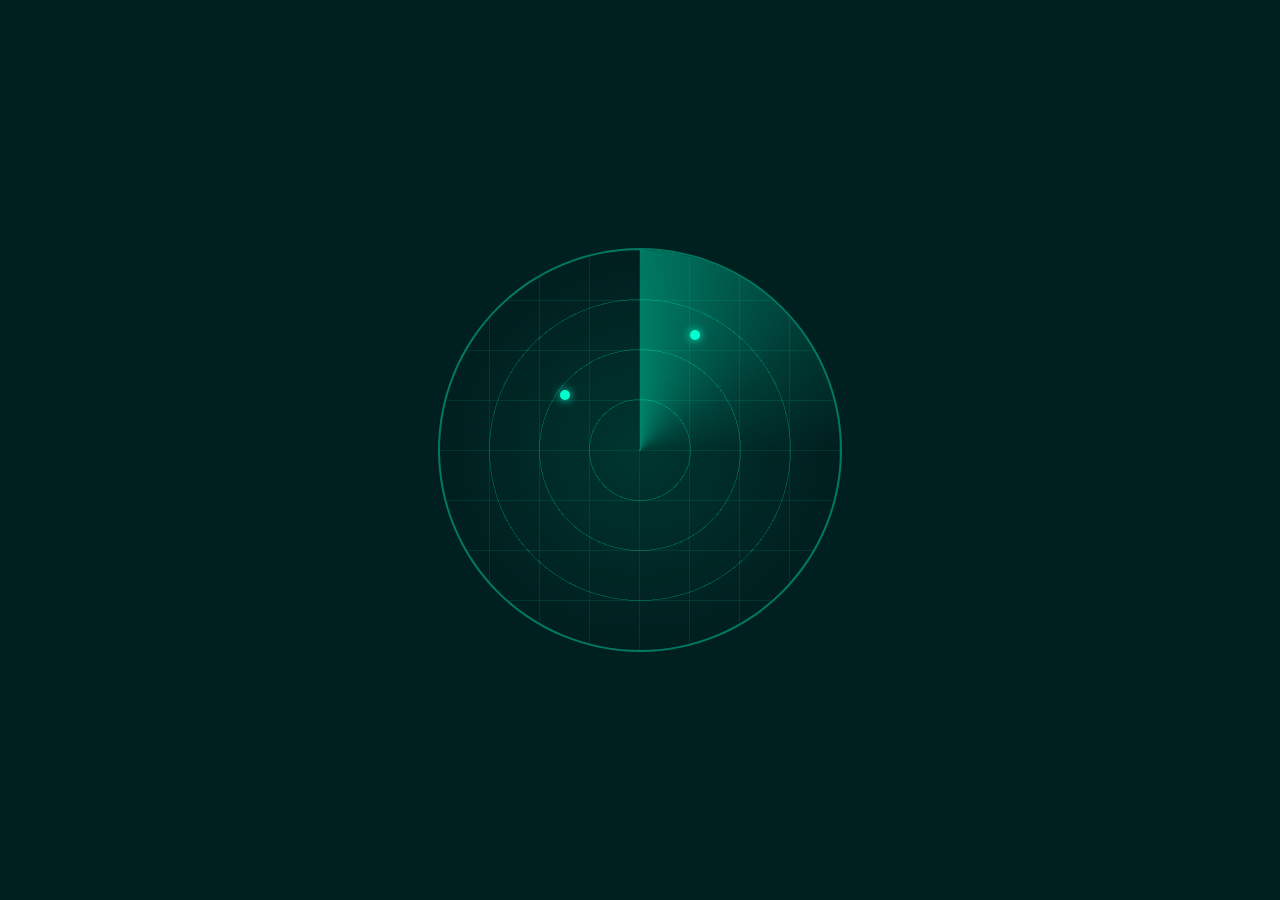
==== Web/Index.html @ 72cb7b85 "Web app" ====
<!DOCTYPE html>
<html lang="fr">
<head>
<meta charset="UTF-8">
<title>Radar UI</title>
<style>
    body {
        margin: 0;
        background: #001f1f;
        display: flex;
        justify-content: center;
        align-items: center;
        height: 100vh;
    }

    .radar {
        position: relative;
        width: 400px;
        height: 400px;
        border-radius: 50%;
        background: radial-gradient(circle, rgba(0,255,200,0.1) 1%, transparent 70%);
        border: 2px solid rgba(0,255,200,0.4);
        overflow: hidden;
    }

    /* Grille */
    .radar::before {
        content: "";
        position: absolute;
        width: 100%;
        height: 100%;
        background:
            repeating-radial-gradient(circle, rgba(0,255,200,0.2) 0px, rgba(0,255,200,0.2) 1px, transparent 1px, transparent 50px),
            repeating-linear-gradient(0deg, transparent, transparent 49px, rgba(0,255,200,0.2) 50px),
            repeating-linear-gradient(90deg, transparent, transparent 49px, rgba(0,255,200,0.2) 50px);
        border-radius: 50%;
    }

    /* Ligne de scan */
    .scan {
        position: absolute;
        width: 100%;
        height: 100%;
        background: conic-gradient(rgba(0,255,200,0.4) 0deg, rgba(0,255,200,0.1) 60deg, transparent 90deg);
        border-radius: 50%;
        animation: rotate 3s linear infinite;
    }

    @keyframes rotate {
        from { transform: rotate(0deg); }
        to { transform: rotate(360deg); }
    }

    /* Points détectés */
    .dot {
        position: absolute;
        width: 10px;
        height: 10px;
        background: #00ffd0;
        border-radius: 50%;
        box-shadow: 0 0 10px #00ffd0;
        animation: blink 1.5s infinite;
    }

    @keyframes blink {
        0%, 100% { opacity: 1; }
        50% { opacity: 0.3; }
    }
</style>
</head>
<body>

<div class="radar">
    <div class="scan"></div>

    <!-- Points -->
    <div class="dot" style="top: 80px; left: 250px;"></div>
    <div class="dot" style="top: 140px; left: 120px;"></div>
</div>

<script>
    // Génération aléatoire de points (optionnel)
    const radar = document.querySelector('.radar');

    function createDot() {
        const dot = document.createElement('div');
        dot.classList.add('dot');

        const size = 400;
        const x = Math.random() * size;
        const y = Math.random() * size;

        dot.style.left = x + "px";
        dot.style.top = y + "px";

        radar.appendChild(dot);

        setTimeout(() => dot.remove(), 4000);
    }

    setInterval(createDot, 2000);
</script>

</body>
</html>
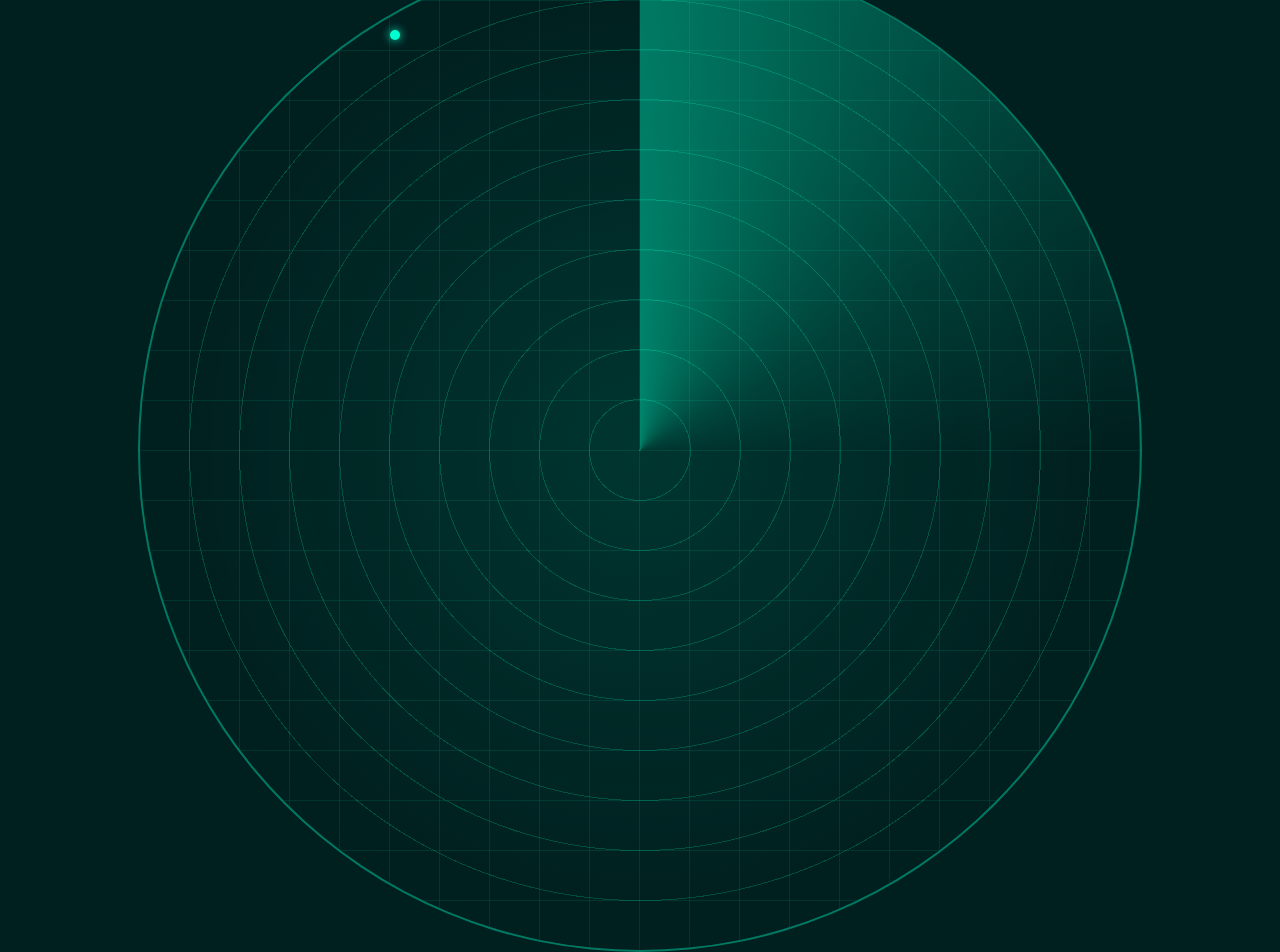
==== commit 0320cb65: "MAJ" ====
--- a/Web/Index.html
+++ b/Web/Index.html
@@ -1,105 +1,25 @@
 <!DOCTYPE html>
 <html lang="fr">
-<head>
-<meta charset="UTF-8">
-<title>Radar UI</title>
-<style>
-    body {
-        margin: 0;
-        background: #001f1f;
-        display: flex;
-        justify-content: center;
-        align-items: center;
-        height: 100vh;
-    }
+    <head>
+        <meta charset="UTF-8">
 
-    .radar {
-        position: relative;
-        width: 400px;
-        height: 400px;
-        border-radius: 50%;
-        background: radial-gradient(circle, rgba(0,255,200,0.1) 1%, transparent 70%);
-        border: 2px solid rgba(0,255,200,0.4);
-        overflow: hidden;
-    }
+        <link href="./css/styles.css" rel="stylesheet" />
 
-    /* Grille */
-    .radar::before {
-        content: "";
-        position: absolute;
-        width: 100%;
-        height: 100%;
-        background:
-            repeating-radial-gradient(circle, rgba(0,255,200,0.2) 0px, rgba(0,255,200,0.2) 1px, transparent 1px, transparent 50px),
-            repeating-linear-gradient(0deg, transparent, transparent 49px, rgba(0,255,200,0.2) 50px),
-            repeating-linear-gradient(90deg, transparent, transparent 49px, rgba(0,255,200,0.2) 50px);
-        border-radius: 50%;
-    }
 
-    /* Ligne de scan */
-    .scan {
-        position: absolute;
-        width: 100%;
-        height: 100%;
-        background: conic-gradient(rgba(0,255,200,0.4) 0deg, rgba(0,255,200,0.1) 60deg, transparent 90deg);
-        border-radius: 50%;
-        animation: rotate 3s linear infinite;
-    }
+        <title>Radar UI</title>
 
-    @keyframes rotate {
-        from { transform: rotate(0deg); }
-        to { transform: rotate(360deg); }
-    }
+    </head>
+    <body>
 
-    /* Points détectés */
-    .dot {
-        position: absolute;
-        width: 10px;
-        height: 10px;
-        background: #00ffd0;
-        border-radius: 50%;
-        box-shadow: 0 0 10px #00ffd0;
-        animation: blink 1.5s infinite;
-    }
+        <div class="radar">
+            <div class="scan"></div>
 
-    @keyframes blink {
-        0%, 100% { opacity: 1; }
-        50% { opacity: 0.3; }
-    }
-</style>
-</head>
-<body>
+            <!-- Points -->
+            <div class="dot" style="top: 80px; left: 250px;"></div>
+            <div class="dot" style="top: 140px; left: 120px;"></div>
+        </div>
 
-<div class="radar">
-    <div class="scan"></div>
-
-    <!-- Points -->
-    <div class="dot" style="top: 80px; left: 250px;"></div>
-    <div class="dot" style="top: 140px; left: 120px;"></div>
-</div>
-
-<script>
-    // Génération aléatoire de points (optionnel)
-    const radar = document.querySelector('.radar');
-
-    function createDot() {
-        const dot = document.createElement('div');
-        dot.classList.add('dot');
-
-        const size = 400;
-        const x = Math.random() * size;
-        const y = Math.random() * size;
-
-        dot.style.left = x + "px";
-        dot.style.top = y + "px";
-
-        radar.appendChild(dot);
-
-        setTimeout(() => dot.remove(), 4000);
-    }
-
-    setInterval(createDot, 2000);
-</script>
-
-</body>
+        <!-- Import des scripts -->
+        <script src="./js/script.js"></script>
+    </body>
 </html>
--- a/Web/css/styles.css
+++ b/Web/css/styles.css
@@ -0,0 +1,62 @@
+body {
+    margin: 0;
+    background: #001f1f;
+    display: flex;
+    justify-content: center;
+    align-items: center;
+    height: 100vh;
+}
+
+.radar {
+    position: relative;
+    width: 1000px;
+    height: 1000px;
+    border-radius: 50%;
+    background: radial-gradient(circle, rgba(0,255,200,0.1) 1%, transparent 70%);
+    border: 2px solid rgba(0,255,200,0.4);
+    overflow: hidden;
+}
+
+/* Grille */
+.radar::before {
+    content: "";
+    position: absolute;
+    width: 100%;
+    height: 100%;
+    background:
+        repeating-radial-gradient(circle, rgba(0,255,200,0.2) 0px, rgba(0,255,200,0.2) 1px, transparent 1px, transparent 50px),
+        repeating-linear-gradient(0deg, transparent, transparent 49px, rgba(0,255,200,0.2) 50px),
+        repeating-linear-gradient(90deg, transparent, transparent 49px, rgba(0,255,200,0.2) 50px);
+    border-radius: 50%;
+}
+
+/* Ligne de scan */
+.scan {
+    position: absolute;
+    width: 100%;
+    height: 100%;
+    background: conic-gradient(rgba(0,255,200,0.4) 0deg, rgba(0,255,200,0.1) 60deg, transparent 90deg);
+    border-radius: 50%;
+    animation: rotate 3s linear infinite;
+}
+
+@keyframes rotate {
+    from { transform: rotate(0deg); }
+    to { transform: rotate(360deg); }
+}
+
+/* Points détectés */
+.dot {
+    position: absolute;
+    width: 10px;
+    height: 10px;
+    background: #00ffd0;
+    border-radius: 50%;
+    box-shadow: 0 0 10px #00ffd0;
+    animation: blink 1.5s infinite;
+}
+
+@keyframes blink {
+    0%, 100% { opacity: 1; }
+    50% { opacity: 0.3; }
+}
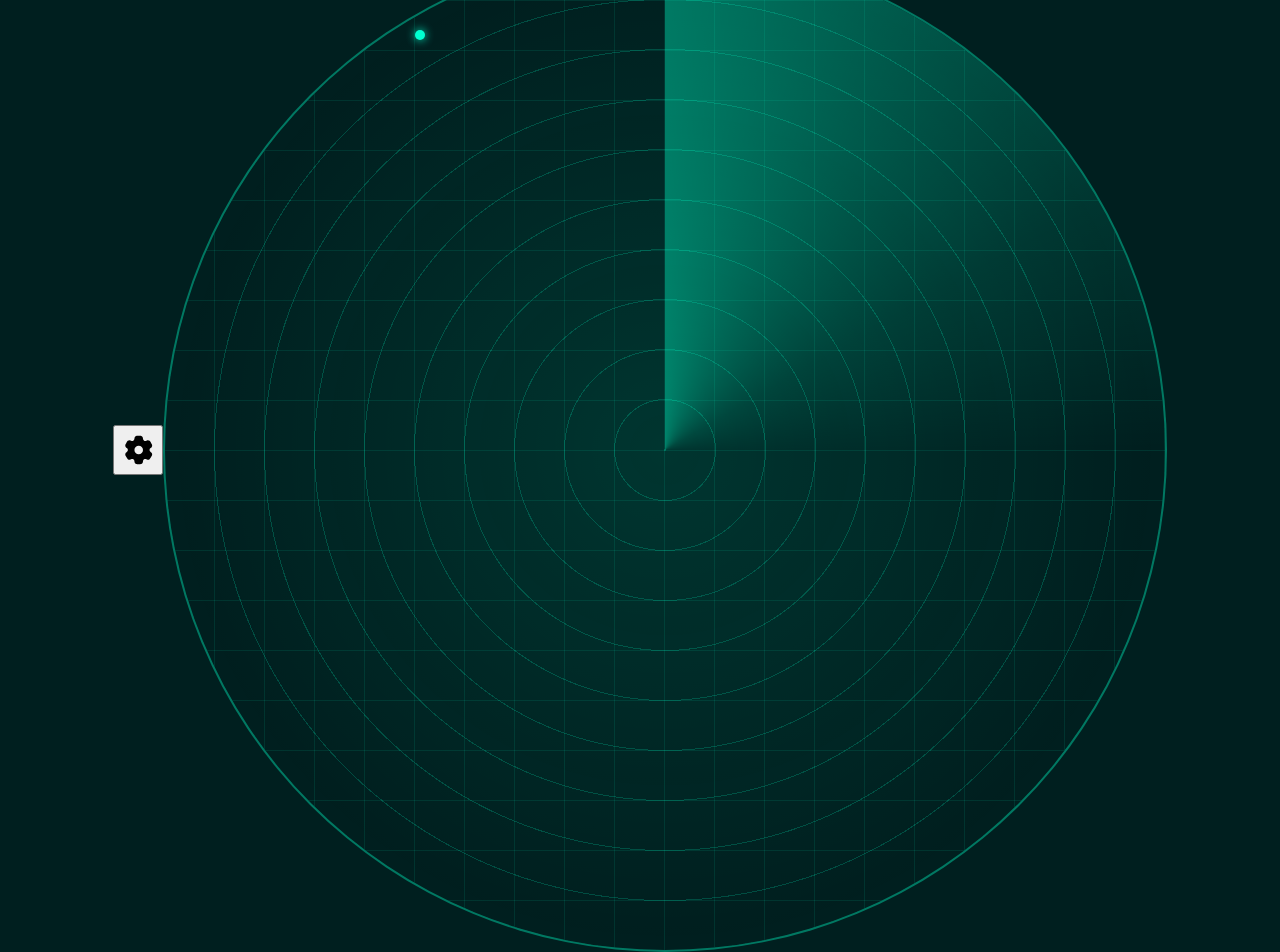
==== commit c384e9f5: "MAJ" ====
--- a/Web/Index.html
+++ b/Web/Index.html
@@ -10,6 +10,15 @@
 
     </head>
     <body>
+        <button class="settings">
+            <svg viewBox="0 0 24 24" fill="none">
+                <g stroke-width="0"></g>
+                <g stroke-linecap="round" stroke-linejoin="round"></g>
+                <g>
+                    <path fill-rule="evenodd" clip-rule="evenodd" d="M14.2788 2.15224C13.9085 2 13.439 2 12.5 2C11.561 2 11.0915 2 10.7212 2.15224C10.2274 2.35523 9.83509 2.74458 9.63056 3.23463C9.53719 3.45834 9.50065 3.7185 9.48635 4.09799C9.46534 4.65568 9.17716 5.17189 8.69017 5.45093C8.20318 5.72996 7.60864 5.71954 7.11149 5.45876C6.77318 5.2813 6.52789 5.18262 6.28599 5.15102C5.75609 5.08178 5.22018 5.22429 4.79616 5.5472C4.47814 5.78938 4.24339 6.1929 3.7739 6.99993C3.30441 7.80697 3.06967 8.21048 3.01735 8.60491C2.94758 9.1308 3.09118 9.66266 3.41655 10.0835C3.56506 10.2756 3.77377 10.437 4.0977 10.639C4.57391 10.936 4.88032 11.4419 4.88029 12C4.88026 12.5581 4.57386 13.0639 4.0977 13.3608C3.77372 13.5629 3.56497 13.7244 3.41645 13.9165C3.09108 14.3373 2.94749 14.8691 3.01725 15.395C3.06957 15.7894 3.30432 16.193 3.7738 17C4.24329 17.807 4.47804 18.2106 4.79606 18.4527C5.22008 18.7756 5.75599 18.9181 6.28589 18.8489C6.52778 18.8173 6.77305 18.7186 7.11133 18.5412C7.60852 18.2804 8.2031 18.27 8.69012 18.549C9.17714 18.8281 9.46533 19.3443 9.48635 19.9021C9.50065 20.2815 9.53719 20.5417 9.63056 20.7654C9.83509 21.2554 10.2274 21.6448 10.7212 21.8478C11.0915 22 11.561 22 12.5 22C13.439 22 13.9085 22 14.2788 21.8478C14.7726 21.6448 15.1649 21.2554 15.3694 20.7654C15.4628 20.5417 15.4994 20.2815 15.5137 19.902C15.5347 19.3443 15.8228 18.8281 16.3098 18.549C16.7968 18.2699 17.3914 18.2804 17.8886 18.5412C18.2269 18.7186 18.4721 18.8172 18.714 18.8488C19.2439 18.9181 19.7798 18.7756 20.2038 18.4527C20.5219 18.2105 20.7566 17.807 21.2261 16.9999C21.6956 16.1929 21.9303 15.7894 21.9827 15.395C22.0524 14.8691 21.9088 14.3372 21.5835 13.9164C21.4349 13.7243 21.2262 13.5628 20.9022 13.3608C20.4261 13.0639 20.1197 12.558 20.1197 11.9999C20.1197 11.4418 20.4261 10.9361 20.9022 10.6392C21.2263 10.4371 21.435 10.2757 21.5836 10.0835C21.9089 9.66273 22.0525 9.13087 21.9828 8.60497C21.9304 8.21055 21.6957 7.80703 21.2262 7C20.7567 6.19297 20.522 5.78945 20.2039 5.54727C19.7799 5.22436 19.244 5.08185 18.7141 5.15109C18.4722 5.18269 18.2269 5.28136 17.8887 5.4588C17.3915 5.71959 16.7969 5.73002 16.3099 5.45096C15.8229 5.17191 15.5347 4.65566 15.5136 4.09794C15.4993 3.71848 15.4628 3.45833 15.3694 3.23463C15.1649 2.74458 14.7726 2.35523 14.2788 2.15224ZM12.5 15C14.1695 15 15.5228 13.6569 15.5228 12C15.5228 10.3431 14.1695 9 12.5 9C10.8305 9 9.47716 10.3431 9.47716 12C9.47716 13.6569 10.8305 15 12.5 15Z" fill="currentColor"></path>
+                </g>
+            </svg>
+        </button>
 
         <div class="radar">
             <div class="scan"></div>
--- a/Web/css/styles.css
+++ b/Web/css/styles.css
@@ -5,6 +5,14 @@
     justify-content: center;
     align-items: center;
     height: 100vh;
+}
+
+button {
+    display: flex;
+    justify-content: center;
+    align-items: center;
+    width: 50px;
+    height: 50px;
 }
 
 .radar {
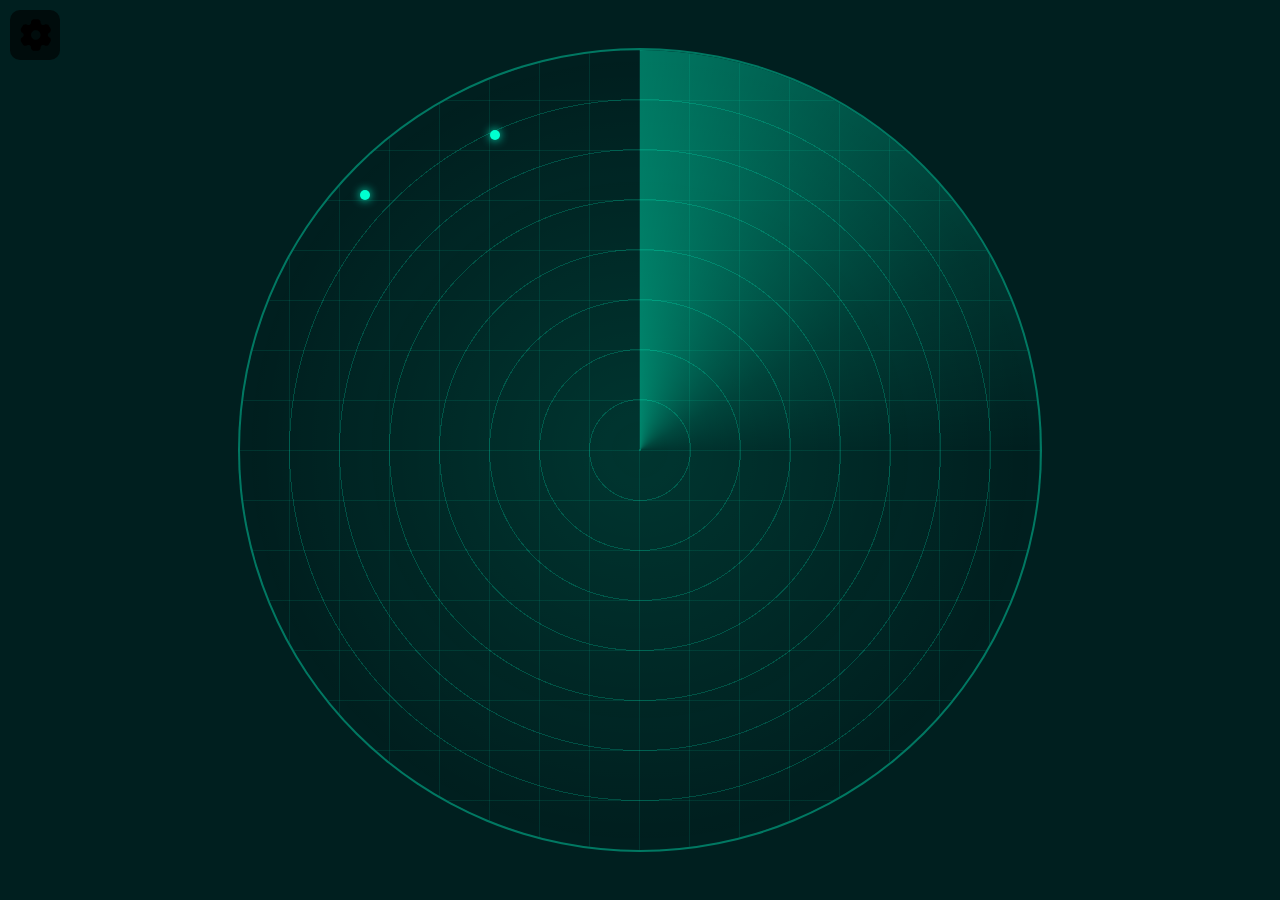
==== commit 843f0724: "MAJ" ====
--- a/Web/Index.html
+++ b/Web/Index.html
@@ -28,6 +28,8 @@
             <div class="dot" style="top: 140px; left: 120px;"></div>
         </div>
 
+        <div class="overlay"></div>
+
         <!-- Import des scripts -->
         <script src="./js/script.js"></script>
     </body>
--- a/Web/css/styles.css
+++ b/Web/css/styles.css
@@ -13,12 +13,29 @@
     align-items: center;
     width: 50px;
     height: 50px;
+
+    transition: 0.5s;
+    outline: 0;
+    border: 0;
+    border-radius: 10px;
+
+    background: #000c0c;
+}
+
+button:hover {
+    background: #007979;
+}
+
+.settings {
+    position: absolute;
+    left: 10px;
+    top: 10px;
 }
 
 .radar {
     position: relative;
-    width: 1000px;
-    height: 1000px;
+    width: 800px;
+    height: 800px;
     border-radius: 50%;
     background: radial-gradient(circle, rgba(0,255,200,0.1) 1%, transparent 70%);
     border: 2px solid rgba(0,255,200,0.4);
@@ -67,4 +84,16 @@
 @keyframes blink {
     0%, 100% { opacity: 1; }
     50% { opacity: 0.3; }
+}
+
+.overlay {
+    display: none;
+    width: 100%;
+    height: 100%;
+    z-index: 1000;
+    background: rgba(0, 0, 0, 0.4);
+}
+
+.overlay.open {
+    display: flex;
 }
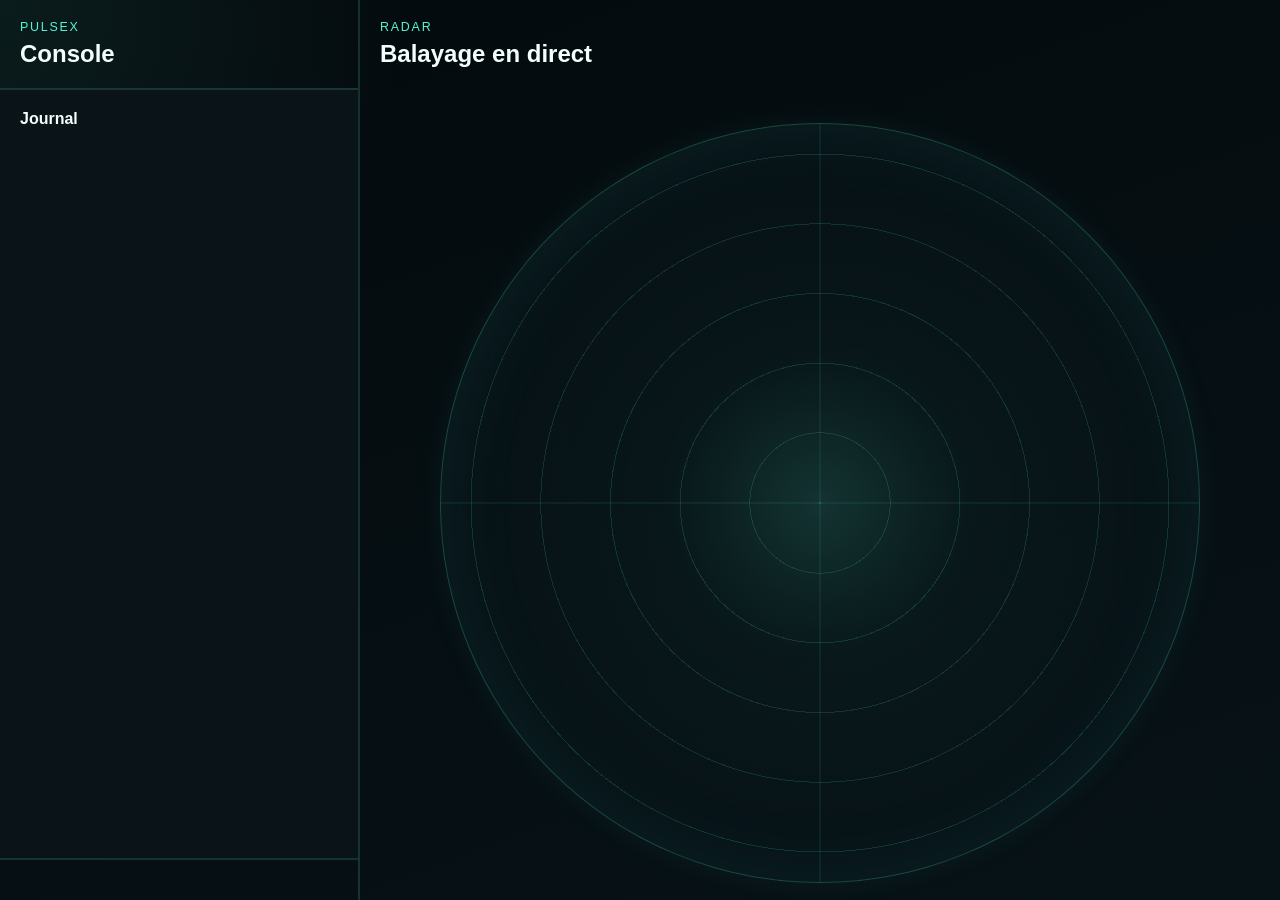
==== commit 842e8eb0: "Update" ====
--- a/Web/Index.html
+++ b/Web/Index.html
@@ -1,36 +1,49 @@
-<!DOCTYPE html>
-<html lang="fr">
-    <head>
-        <meta charset="UTF-8">
-
-        <link href="./css/styles.css" rel="stylesheet" />
-
-
-        <title>Radar UI</title>
-
-    </head>
-    <body>
-        <button class="settings">
-            <svg viewBox="0 0 24 24" fill="none">
-                <g stroke-width="0"></g>
-                <g stroke-linecap="round" stroke-linejoin="round"></g>
-                <g>
-                    <path fill-rule="evenodd" clip-rule="evenodd" d="M14.2788 2.15224C13.9085 2 13.439 2 12.5 2C11.561 2 11.0915 2 10.7212 2.15224C10.2274 2.35523 9.83509 2.74458 9.63056 3.23463C9.53719 3.45834 9.50065 3.7185 9.48635 4.09799C9.46534 4.65568 9.17716 5.17189 8.69017 5.45093C8.20318 5.72996 7.60864 5.71954 7.11149 5.45876C6.77318 5.2813 6.52789 5.18262 6.28599 5.15102C5.75609 5.08178 5.22018 5.22429 4.79616 5.5472C4.47814 5.78938 4.24339 6.1929 3.7739 6.99993C3.30441 7.80697 3.06967 8.21048 3.01735 8.60491C2.94758 9.1308 3.09118 9.66266 3.41655 10.0835C3.56506 10.2756 3.77377 10.437 4.0977 10.639C4.57391 10.936 4.88032 11.4419 4.88029 12C4.88026 12.5581 4.57386 13.0639 4.0977 13.3608C3.77372 13.5629 3.56497 13.7244 3.41645 13.9165C3.09108 14.3373 2.94749 14.8691 3.01725 15.395C3.06957 15.7894 3.30432 16.193 3.7738 17C4.24329 17.807 4.47804 18.2106 4.79606 18.4527C5.22008 18.7756 5.75599 18.9181 6.28589 18.8489C6.52778 18.8173 6.77305 18.7186 7.11133 18.5412C7.60852 18.2804 8.2031 18.27 8.69012 18.549C9.17714 18.8281 9.46533 19.3443 9.48635 19.9021C9.50065 20.2815 9.53719 20.5417 9.63056 20.7654C9.83509 21.2554 10.2274 21.6448 10.7212 21.8478C11.0915 22 11.561 22 12.5 22C13.439 22 13.9085 22 14.2788 21.8478C14.7726 21.6448 15.1649 21.2554 15.3694 20.7654C15.4628 20.5417 15.4994 20.2815 15.5137 19.902C15.5347 19.3443 15.8228 18.8281 16.3098 18.549C16.7968 18.2699 17.3914 18.2804 17.8886 18.5412C18.2269 18.7186 18.4721 18.8172 18.714 18.8488C19.2439 18.9181 19.7798 18.7756 20.2038 18.4527C20.5219 18.2105 20.7566 17.807 21.2261 16.9999C21.6956 16.1929 21.9303 15.7894 21.9827 15.395C22.0524 14.8691 21.9088 14.3372 21.5835 13.9164C21.4349 13.7243 21.2262 13.5628 20.9022 13.3608C20.4261 13.0639 20.1197 12.558 20.1197 11.9999C20.1197 11.4418 20.4261 10.9361 20.9022 10.6392C21.2263 10.4371 21.435 10.2757 21.5836 10.0835C21.9089 9.66273 22.0525 9.13087 21.9828 8.60497C21.9304 8.21055 21.6957 7.80703 21.2262 7C20.7567 6.19297 20.522 5.78945 20.2039 5.54727C19.7799 5.22436 19.244 5.08185 18.7141 5.15109C18.4722 5.18269 18.2269 5.28136 17.8887 5.4588C17.3915 5.71959 16.7969 5.73002 16.3099 5.45096C15.8229 5.17191 15.5347 4.65566 15.5136 4.09794C15.4993 3.71848 15.4628 3.45833 15.3694 3.23463C15.1649 2.74458 14.7726 2.35523 14.2788 2.15224ZM12.5 15C14.1695 15 15.5228 13.6569 15.5228 12C15.5228 10.3431 14.1695 9 12.5 9C10.8305 9 9.47716 10.3431 9.47716 12C9.47716 13.6569 10.8305 15 12.5 15Z" fill="currentColor"></path>
-                </g>
-            </svg>
-        </button>
-
-        <div class="radar">
-            <div class="scan"></div>
-
-            <!-- Points -->
-            <div class="dot" style="top: 80px; left: 250px;"></div>
-            <div class="dot" style="top: 140px; left: 120px;"></div>
-        </div>
-
-        <div class="overlay"></div>
-
-        <!-- Import des scripts -->
-        <script src="./js/script.js"></script>
-    </body>
-</html>+<!DOCTYPE html>
+<html lang="fr">
+    <head>
+        <meta charset="UTF-8" />
+        <meta name="viewport" content="width=device-width, initial-scale=1.0" />
+        <link href="./css/styles.css" rel="stylesheet" />
+        <title>PulseX Console Radar</title>
+    </head>
+    <body>
+        <div class="layout">
+            <aside class="console-panel">
+                <header class="console-header">
+                    <div>
+                        <p class="console-kicker">PulseX</p>
+                        <h1>Console</h1>
+                    </div>
+                </header>
+
+                <section class="console-log-panel">
+                    <div class="console-log-header">
+                        <h2>Journal</h2>
+                    </div>
+
+                    <div class="console-log" id="consoleLog"></div>
+                </section>
+
+                <pulsex-radar-console></pulsex-radar-console>
+
+            </aside>
+
+            <main class="radar-panel">
+                <header class="radar-header">
+                    <div>
+                        <p class="console-kicker">Radar</p>
+                        <h2>Balayage en direct</h2>
+                    </div>
+                </header>
+
+                <section class="radar-shell">
+                    <div class="radar-frame">
+                        <pulsex-radar id="radar" class="radar"></pulsex-radar>
+                    </div>
+                </section>
+            </main>
+        </div>
+
+        <script type="module" src="./js/script.js"></script>
+    </body>
+</html>
--- a/Web/css/styles.css
+++ b/Web/css/styles.css
@@ -1,99 +1,409 @@
-body {
-    margin: 0;
-    background: #001f1f;
-    display: flex;
-    justify-content: center;
-    align-items: center;
-    height: 100vh;
-}
-
-button {
-    display: flex;
-    justify-content: center;
-    align-items: center;
-    width: 50px;
-    height: 50px;
-
-    transition: 0.5s;
-    outline: 0;
-    border: 0;
-    border-radius: 10px;
-
-    background: #000c0c;
-}
-
-button:hover {
-    background: #007979;
-}
-
-.settings {
-    position: absolute;
-    left: 10px;
-    top: 10px;
-}
-
-.radar {
-    position: relative;
-    width: 800px;
-    height: 800px;
-    border-radius: 50%;
-    background: radial-gradient(circle, rgba(0,255,200,0.1) 1%, transparent 70%);
-    border: 2px solid rgba(0,255,200,0.4);
-    overflow: hidden;
-}
-
-/* Grille */
-.radar::before {
-    content: "";
-    position: absolute;
-    width: 100%;
-    height: 100%;
-    background:
-        repeating-radial-gradient(circle, rgba(0,255,200,0.2) 0px, rgba(0,255,200,0.2) 1px, transparent 1px, transparent 50px),
-        repeating-linear-gradient(0deg, transparent, transparent 49px, rgba(0,255,200,0.2) 50px),
-        repeating-linear-gradient(90deg, transparent, transparent 49px, rgba(0,255,200,0.2) 50px);
-    border-radius: 50%;
-}
-
-/* Ligne de scan */
-.scan {
-    position: absolute;
-    width: 100%;
-    height: 100%;
-    background: conic-gradient(rgba(0,255,200,0.4) 0deg, rgba(0,255,200,0.1) 60deg, transparent 90deg);
-    border-radius: 50%;
-    animation: rotate 3s linear infinite;
-}
-
-@keyframes rotate {
-    from { transform: rotate(0deg); }
-    to { transform: rotate(360deg); }
-}
-
-/* Points détectés */
-.dot {
-    position: absolute;
-    width: 10px;
-    height: 10px;
-    background: #00ffd0;
-    border-radius: 50%;
-    box-shadow: 0 0 10px #00ffd0;
-    animation: blink 1.5s infinite;
-}
-
-@keyframes blink {
-    0%, 100% { opacity: 1; }
-    50% { opacity: 0.3; }
-}
-
-.overlay {
-    display: none;
-    width: 100%;
-    height: 100%;
-    z-index: 1000;
-    background: rgba(0, 0, 0, 0.4);
-}
-
-.overlay.open {
-    display: flex;
-}+:root {
+    --bg: #071217;
+    --border: rgba(88, 243, 209, 0.16);
+    --text: #d5e7e2;
+    --text-soft: #88a09a;
+    --accent: #58f3d1;
+    --warning: #ffb84d;
+}
+
+*,
+*::before,
+*::after {
+    box-sizing: border-box;
+}
+
+html,
+body {
+    margin: 0;
+    height: 100%;
+}
+
+body {
+    font-family: "Segoe UI", sans-serif;
+    color: var(--text);
+    background:
+        radial-gradient(circle at top left, rgba(88, 243, 209, 0.08), transparent 26%),
+        linear-gradient(160deg, #040a0d, var(--bg));
+}
+
+h1,
+h2,
+p {
+    margin: 0;
+}
+
+button,
+input {
+    font: inherit;
+}
+
+.layout {
+    display: grid;
+    grid-template-columns: 360px minmax(0, 1fr);
+    min-height: 100%;
+}
+
+.console-panel {
+    display: flex;
+    flex-direction: column;
+    border-right: 2px solid var(--border);
+}
+
+.console-header,
+.radar-header {
+    display: flex;
+    align-items: flex-start;
+    justify-content: space-between;
+    gap: 16px;
+    padding: 20px;
+}
+
+.console-kicker {
+    color: var(--accent);
+    font-size: 0.78rem;
+    letter-spacing: 0.14em;
+    text-transform: uppercase;
+}
+
+.console-header h1,
+.radar-header h2 {
+    margin-top: 6px;
+    color: #f3fffc;
+}
+
+.console-log-panel {
+    display: flex;
+    flex-direction: column;
+    flex: 1;
+    background: #091318;
+    border-top: 2px solid var(--border);
+}
+
+.console-log-header {
+    padding: 20px;
+}
+
+.console-log-header h2 {
+    font-size: 1rem;
+    color: #f3fffc;
+}
+
+.console-log {
+    display: flex;
+    flex-direction: column;
+    gap: 10px;
+    overflow-y: auto;
+    min-height: 220px;
+    padding-right: 4px;
+}
+
+.console-entry {
+    padding: 12px 14px;
+    border-radius: 14px;
+    background: #0f1d23;
+    border: 1px solid rgba(255, 255, 255, 0.04);
+}
+
+.console-entry__head {
+    display: flex;
+    justify-content: space-between;
+    gap: 12px;
+    margin-bottom: 6px;
+}
+
+.console-entry__title {
+    color: #f3fffc;
+    font-size: 0.92rem;
+}
+
+.console-entry__time {
+    color: var(--text-soft);
+    font-size: 0.76rem;
+    white-space: nowrap;
+}
+
+.console-entry__body {
+    color: var(--text-soft);
+    font-size: 0.88rem;
+    line-height: 1.45;
+}
+
+.console-entry--user {
+    border-color: rgba(88, 243, 209, 0.18);
+    background: #0d2125;
+}
+
+.console-entry--alert {
+    border-color: rgba(255, 127, 115, 0.18);
+}
+/*
+.console-form {
+    position: relative;
+    display: flex;
+}
+
+.console-form input {
+    width: 100%;
+    padding: 14px;
+    font-size: 1.5em;
+    outline: none;
+    border: none;
+    border-top: 2px solid var(--border);
+    background: #091318;
+}
+
+.console-form button {
+    position: absolute;
+    display: flex;
+    align-items: center;
+    justify-content: center;
+
+    border-radius: 50%;
+    border: 0;
+    width: 30px;
+    height: 30px;
+    right: 10px;
+    bottom: 50%;
+    transform: translateY(50%);
+
+    background: var(--accent);
+    cursor: pointer;
+}
+*/
+
+pulsex-radar-console {
+    border-top: 2px solid var(--border);
+}
+
+.radar-panel {
+    display: flex;
+    flex-direction: column;
+    gap: 18px;
+}
+
+.radar-shell {
+    display: grid;
+    place-items: center;
+    flex: 1;
+    min-height: 0;
+    padding: 8px;
+}
+
+.radar-frame {
+    width: min(100%, 760px);
+    aspect-ratio: 1;
+    display: grid;
+    place-items: center;
+}
+
+pulsex-radar {
+    display: block;
+}
+
+.radar {
+    position: relative;
+    width: 100%;
+    height: 100%;
+    border-radius: 50%;
+    overflow: hidden;
+    border: 1px solid rgba(88, 243, 209, 0.24);
+    background:
+        radial-gradient(circle at center, rgba(88, 243, 209, 0.16), rgba(88, 243, 209, 0.04) 28%, rgba(7, 18, 23, 0.9) 70%, #071217 100%);
+    box-shadow:
+        inset 0 0 80px rgba(88, 243, 209, 0.08),
+        0 0 30px rgba(88, 243, 209, 0.06);
+}
+
+.radar::before {
+    content: "";
+    position: absolute;
+    inset: 0;
+    border-radius: 50%;
+    background:
+        repeating-radial-gradient(circle at center, rgba(88, 243, 209, 0.14) 0 1px, transparent 1px 13%),
+        linear-gradient(0deg, transparent 49.85%, rgba(88, 243, 209, 0.12) 50%, transparent 50.15%),
+        linear-gradient(90deg, transparent 49.85%, rgba(88, 243, 209, 0.12) 50%, transparent 50.15%);
+}
+
+.radar[data-paused="true"] .scan {
+    animation-play-state: paused;
+    opacity: 0.25;
+}
+
+.radar[data-paused="true"] .radar__beam {
+    opacity: 0.35;
+}
+
+.radar__ring,
+.radar__crosshair,
+.scan,
+.radar__beam,
+.radar-dot,
+.radar__center {
+    position: absolute;
+}
+
+.radar__ring {
+    top: 50%;
+    left: 50%;
+    border-radius: 50%;
+    border: 1px solid rgba(88, 243, 209, 0.12);
+    transform: translate(-50%, -50%);
+}
+
+.radar__ring--outer {
+    width: 84%;
+    height: 84%;
+}
+
+.radar__ring--middle {
+    width: 58%;
+    height: 58%;
+}
+
+.radar__ring--inner {
+    width: 32%;
+    height: 32%;
+}
+
+.radar__crosshair {
+    background: rgba(88, 243, 209, 0.12);
+}
+
+.radar__crosshair--horizontal {
+    top: 50%;
+    left: 0;
+    width: 100%;
+    height: 1px;
+}
+
+.radar__crosshair--vertical {
+    top: 0;
+    left: 50%;
+    width: 1px;
+    height: 100%;
+}
+
+.scan {
+    inset: -8%;
+    border-radius: 50%;
+}
+
+.scan--primary {
+    background: conic-gradient(
+        from 250deg,
+        transparent 0deg,
+        transparent 292deg,
+        rgba(88, 243, 209, 0.08) 318deg,
+        rgba(88, 243, 209, 0.26) 346deg,
+        transparent 360deg
+    );
+    animation: rotate-scan 5s linear infinite;
+}
+
+.scan--secondary {
+    background: conic-gradient(
+        from 120deg,
+        transparent 0deg,
+        transparent 320deg,
+        rgba(255, 184, 77, 0.08) 348deg,
+        transparent 360deg
+    );
+    animation: rotate-scan-reverse 7s linear infinite;
+}
+
+.radar__beam {
+    left: 50%;
+    bottom: 50%;
+    width: 2px;
+    height: 42%;
+    transform: translateX(-50%);
+    transform-origin: bottom center;
+    background: linear-gradient(180deg, rgba(88, 243, 209, 0), rgba(88, 243, 209, 0.94));
+    box-shadow: 0 0 14px rgba(88, 243, 209, 0.42);
+    z-index: 3;
+}
+
+.radar__center {
+    top: 50%;
+    left: 50%;
+    width: 14px;
+    height: 14px;
+    border-radius: 50%;
+    transform: translate(-50%, -50%);
+    background: var(--accent);
+    box-shadow: 0 0 0 8px rgba(88, 243, 209, 0.08);
+    z-index: 5;
+}
+
+.radar-dot {
+    width: 12px;
+    height: 12px;
+    margin: -6px 0 0 -6px;
+    border-radius: 50%;
+    background: var(--accent);
+    box-shadow:
+        0 0 0 4px rgba(88, 243, 209, 0.08),
+        0 0 18px rgba(88, 243, 209, 0.34);
+    z-index: 6;
+}
+
+.radar-dot--active {
+    background: var(--warning);
+    box-shadow:
+        0 0 0 5px rgba(255, 184, 77, 0.08),
+        0 0 18px rgba(255, 184, 77, 0.36);
+}
+
+.sr-only {
+    position: absolute;
+    width: 1px;
+    height: 1px;
+    padding: 0;
+    margin: -1px;
+    overflow: hidden;
+    clip: rect(0, 0, 0, 0);
+    border: 0;
+}
+
+@keyframes rotate-scan {
+    from {
+        transform: rotate(0deg);
+    }
+
+    to {
+        transform: rotate(360deg);
+    }
+}
+
+@keyframes rotate-scan-reverse {
+    from {
+        transform: rotate(180deg);
+    }
+
+    to {
+        transform: rotate(-180deg);
+    }
+}
+/*
+@media (max-width: 980px) {
+    body {
+        padding: 14px;
+    }
+
+    .layout {
+        grid-template-columns: 1fr;
+    }
+
+    .radar-frame {
+        width: min(100%, 560px);
+    }
+}
+
+@media (max-width: 640px) {
+    .console-header,
+    .radar-header {
+        flex-direction: column;
+    }
+}
